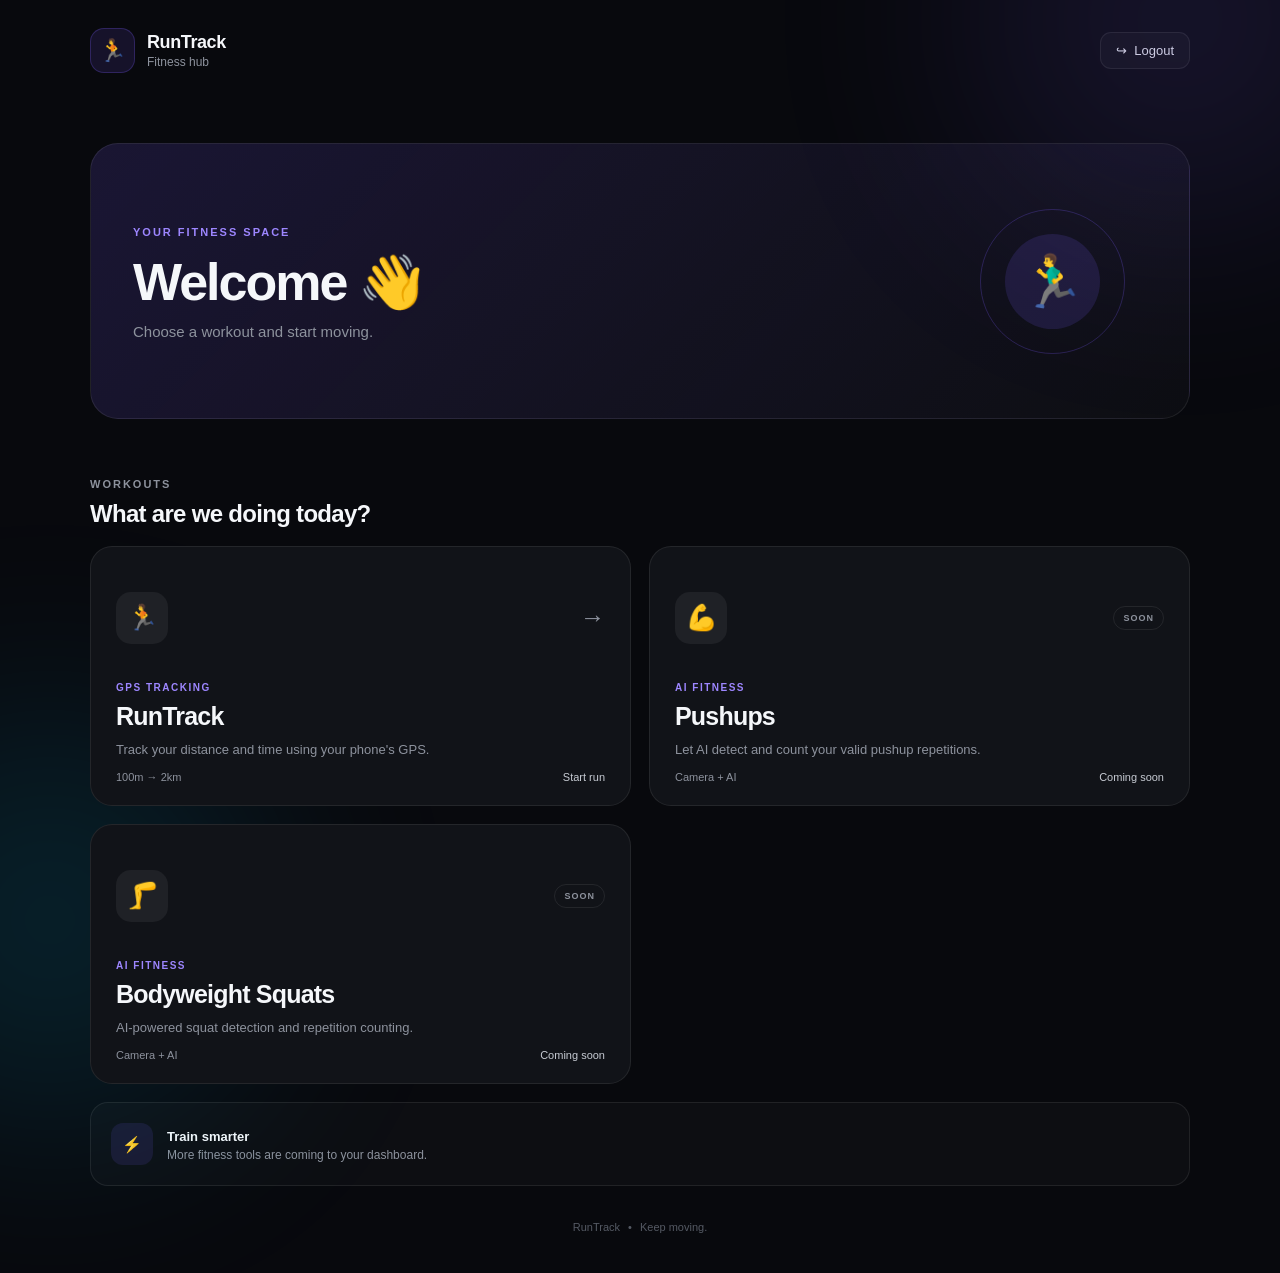
==== notes-frontend/menu.html @ fc93e750 "02" ====
<!DOCTYPE html>
<html lang="en">

<head>
    <meta charset="UTF-8">
    <meta name="viewport" content="width=device-width, initial-scale=1.0">

    <title>RunTrack | Home</title>

    <link rel="stylesheet" href="css/menu.css">
</head>

<body>

    <div class="background-glow glow-one"></div>
    <div class="background-glow glow-two"></div>

    <main class="app">

        <!-- HEADER -->

        <header class="topbar">

            <div class="brand">
                <div class="brand-icon">
                    🏃
                </div>

                <div>
                    <h1>RunTrack</h1>
                    <span>Fitness hub</span>
                </div>
            </div>

            <button class="logout-btn" id="logoutBtn">
                <span>↪</span>
                Logout
            </button>

        </header>


        <!-- WELCOME -->

        <section class="welcome">

            <div class="welcome-text">

                <span class="eyebrow">
                    YOUR FITNESS SPACE
                </span>

                <h2 id="welcomeMessage">
                    Welcome 👋
                </h2>

                <p>
                    Choose a workout and start moving.
                </p>

            </div>

            <div class="welcome-visual">
                <div class="pulse-ring"></div>
                <div class="runner">
                    🏃‍♂️
                </div>
            </div>

        </section>


        <!-- WORKOUTS -->

        <section class="workouts">

            <div class="section-title">
                <span>WORKOUTS</span>
                <h3>What are we doing today?</h3>
            </div>


            <!-- RUNTRACK -->

            <button class="workout-card run-card" id="runTrackBtn">

                <div class="card-top">

                    <div class="workout-icon">
                        🏃
                    </div>

                    <span class="arrow">
                        →
                    </span>

                </div>

                <div class="card-content">

                    <span class="card-label">
                        GPS TRACKING
                    </span>

                    <h4>RunTrack</h4>

                    <p>
                        Track your distance and time
                        using your phone's GPS.
                    </p>

                </div>

                <div class="card-footer">
                    <span>100m → 2km</span>
                    <span>Start run</span>
                </div>

            </button>


            <!-- PUSHUPS -->

            <button class="workout-card pushup-card" id="pushupBtn">

                <div class="card-top">

                    <div class="workout-icon">
                        💪
                    </div>

                    <span class="coming-soon">
                        SOON
                    </span>

                </div>

                <div class="card-content">

                    <span class="card-label">
                        AI FITNESS
                    </span>

                    <h4>Pushups</h4>

                    <p>
                        Let AI detect and count
                        your valid pushup repetitions.
                    </p>

                </div>

                <div class="card-footer">
                    <span>Camera + AI</span>
                    <span>Coming soon</span>
                </div>

            </button>


            <!-- SQUATS -->

            <button class="workout-card squat-card" id="squatBtn">

                <div class="card-top">

                    <div class="workout-icon">
                        🦵
                    </div>

                    <span class="coming-soon">
                        SOON
                    </span>

                </div>

                <div class="card-content">

                    <span class="card-label">
                        AI FITNESS
                    </span>

                    <h4>Bodyweight Squats</h4>

                    <p>
                        AI-powered squat detection
                        and repetition counting.
                    </p>

                </div>

                <div class="card-footer">
                    <span>Camera + AI</span>
                    <span>Coming soon</span>
                </div>

            </button>

        </section>


        <!-- BOTTOM INFO -->

        <section class="info-card">

            <div class="info-icon">
                ⚡
            </div>

            <div>
                <strong>Train smarter</strong>

                <p>
                    More fitness tools are coming to your dashboard.
                </p>
            </div>

        </section>


        <footer>
            <span>RunTrack</span>
            <span>•</span>
            <span>Keep moving.</span>
        </footer>

    </main>

    <script src="js/menu.js"></script>

</body>

</html>
---- notes-frontend/css/menu.css ----
* {
    margin: 0;
    padding: 0;
    box-sizing: border-box;
}

:root {
    --bg: #08090d;
    --card: #111318;
    --card-hover: #171a21;
    --text: #f5f7fa;
    --muted: #8d929d;
    --border: rgba(255, 255, 255, 0.08);
    --accent: #7c5cff;
    --accent-light: #9d86ff;
}

body {
    min-height: 100vh;
    background: var(--bg);
    color: var(--text);
    font-family:
        Inter,
        -apple-system,
        BlinkMacSystemFont,
        "Segoe UI",
        sans-serif;

    overflow-x: hidden;
}


/* =========================
   BACKGROUND
========================= */

.background-glow {
    position: fixed;
    width: 400px;
    height: 400px;
    border-radius: 50%;
    filter: blur(120px);
    pointer-events: none;
    opacity: 0.14;
}

.glow-one {
    background: #7c5cff;
    top: -180px;
    right: -100px;
}

.glow-two {
    background: #00c6ff;
    bottom: -220px;
    left: -150px;
}


/* =========================
   MAIN APP
========================= */

.app {
    width: min(1100px, 92%);
    margin: auto;
    padding: 28px 0 40px;
}


/* =========================
   TOPBAR
========================= */

.topbar {
    display: flex;
    align-items: center;
    justify-content: space-between;
}

.brand {
    display: flex;
    align-items: center;
    gap: 12px;
}

.brand-icon {
    width: 45px;
    height: 45px;

    display: grid;
    place-items: center;

    background: rgba(124, 92, 255, 0.12);
    border: 1px solid rgba(124, 92, 255, 0.25);

    border-radius: 14px;

    font-size: 22px;
}

.brand h1 {
    font-size: 18px;
    letter-spacing: -0.4px;
}

.brand span {
    display: block;
    margin-top: 2px;

    color: var(--muted);
    font-size: 12px;
}


/* =========================
   LOGOUT
========================= */

.logout-btn {
    border: 1px solid var(--border);
    background: rgba(255, 255, 255, 0.03);

    color: #d7dae0;

    padding: 10px 15px;

    border-radius: 11px;

    cursor: pointer;

    font-size: 13px;

    display: flex;
    align-items: center;
    gap: 7px;

    transition: 0.2s ease;
}

.logout-btn:hover {
    background: rgba(255, 255, 255, 0.08);
    transform: translateY(-1px);
}


/* =========================
   WELCOME
========================= */

.welcome {
    margin-top: 70px;

    min-height: 230px;

    display: flex;
    align-items: center;
    justify-content: space-between;

    padding: 42px;

    border-radius: 28px;

    background:
        linear-gradient(
            135deg,
            rgba(124, 92, 255, 0.16),
            rgba(255, 255, 255, 0.025)
        );

    border: 1px solid var(--border);

    overflow: hidden;
}

.eyebrow {
    color: var(--accent-light);

    font-size: 11px;
    font-weight: 700;

    letter-spacing: 2px;
}

.welcome h2 {
    margin-top: 12px;

    font-size: clamp(32px, 5vw, 52px);

    letter-spacing: -2px;
}

.welcome p {
    margin-top: 10px;

    color: var(--muted);

    font-size: 15px;
}


/* =========================
   WELCOME VISUAL
========================= */

.welcome-visual {
    position: relative;

    width: 190px;
    height: 190px;

    display: grid;
    place-items: center;
}

.runner {
    position: relative;
    z-index: 2;

    width: 95px;
    height: 95px;

    display: grid;
    place-items: center;

    border-radius: 50%;

    background: rgba(124, 92, 255, 0.15);

    font-size: 52px;

    animation: float 3s ease-in-out infinite;
}

.pulse-ring {
    position: absolute;

    width: 145px;
    height: 145px;

    border-radius: 50%;

    border: 1px solid rgba(124, 92, 255, 0.25);

    animation: pulse 2.5s infinite;
}

@keyframes pulse {

    0% {
        transform: scale(0.8);
        opacity: 0.8;
    }

    100% {
        transform: scale(1.2);
        opacity: 0;
    }
}

@keyframes float {

    0%,
    100% {
        transform: translateY(0);
    }

    50% {
        transform: translateY(-8px);
    }
}


/* =========================
   WORKOUT SECTION
========================= */

.workouts {
    margin-top: 55px;
}

.section-title span {
    color: var(--muted);

    font-size: 11px;
    font-weight: 700;

    letter-spacing: 2px;
}

.section-title h3 {
    margin-top: 8px;

    font-size: 24px;

    letter-spacing: -0.7px;
}


/* =========================
   CARDS
========================= */

.workouts {
    display: grid;

    grid-template-columns: repeat(2, 1fr);

    gap: 18px;
}

.section-title {
    grid-column: 1 / -1;
}

.workout-card {
    text-align: left;

    min-height: 260px;

    padding: 25px;

    border-radius: 22px;

    border: 1px solid var(--border);

    background: var(--card);

    color: var(--text);

    cursor: pointer;

    position: relative;

    overflow: hidden;

    transition:
        transform 0.25s ease,
        background 0.25s ease,
        border-color 0.25s ease;
}

.workout-card:hover {
    transform: translateY(-5px);

    background: var(--card-hover);

    border-color: rgba(255, 255, 255, 0.15);
}

.workout-card:active {
    transform: scale(0.98);
}


/* =========================
   CARD TOP
========================= */

.card-top {
    display: flex;
    align-items: center;
    justify-content: space-between;
}

.workout-icon {
    width: 52px;
    height: 52px;

    display: grid;
    place-items: center;

    border-radius: 15px;

    background: rgba(255, 255, 255, 0.06);

    font-size: 25px;
}

.arrow {
    font-size: 25px;
    color: var(--muted);

    transition: 0.2s ease;
}

.run-card:hover .arrow {
    transform: translateX(5px);
    color: white;
}


/* =========================
   CARD CONTENT
========================= */

.card-content {
    margin-top: 35px;
}

.card-label {
    font-size: 10px;

    font-weight: 700;

    letter-spacing: 1.5px;

    color: var(--accent-light);
}

.card-content h4 {
    margin-top: 8px;

    font-size: 25px;

    letter-spacing: -0.8px;
}

.card-content p {
    margin-top: 9px;

    max-width: 420px;

    color: var(--muted);

    font-size: 13px;

    line-height: 1.6;
}


/* =========================
   CARD FOOTER
========================= */

.card-footer {
    position: absolute;

    left: 25px;
    right: 25px;
    bottom: 22px;

    display: flex;
    justify-content: space-between;

    color: var(--muted);

    font-size: 11px;
}

.card-footer span:last-child {
    color: #c7cbd3;
}


/* =========================
   COMING SOON
========================= */

.coming-soon {
    font-size: 9px;

    font-weight: 700;

    letter-spacing: 1px;

    color: var(--muted);

    border: 1px solid var(--border);

    padding: 6px 9px;

    border-radius: 20px;
}


/* =========================
   INFO
========================= */

.info-card {
    margin-top: 18px;

    padding: 20px;

    display: flex;
    align-items: center;

    gap: 14px;

    border-radius: 18px;

    border: 1px solid var(--border);

    background: rgba(255, 255, 255, 0.025);
}

.info-icon {
    width: 42px;
    height: 42px;

    display: grid;
    place-items: center;

    border-radius: 12px;

    background: rgba(124, 92, 255, 0.12);
}

.info-card strong {
    font-size: 13px;
}

.info-card p {
    margin-top: 3px;

    color: var(--muted);

    font-size: 12px;
}


/* =========================
   FOOTER
========================= */

footer {
    margin-top: 35px;

    display: flex;
    justify-content: center;
    gap: 8px;

    color: #555a64;

    font-size: 11px;
}


/* =========================
   MOBILE
========================= */

@media (max-width: 700px) {

    .app {
        width: 90%;
        padding-top: 20px;
    }

    .welcome {
        margin-top: 45px;

        padding: 28px;

        min-height: 220px;
    }

    .welcome-visual {
        display: none;
    }

    .welcome h2 {
        font-size: 36px;
    }

    .workouts {
        grid-template-columns: 1fr;
    }

    .workout-card {
        min-height: 240px;
    }

}

@media (max-width: 420px) {

    .brand h1 {
        font-size: 16px;
    }

    .logout-btn {
        padding: 9px 11px;
    }

    .welcome {
        padding: 25px;
        border-radius: 22px;
    }

    .welcome h2 {
        font-size: 32px;
    }

    .section-title h3 {
        font-size: 21px;
    }

    .workout-card {
        padding: 21px;
    }

}
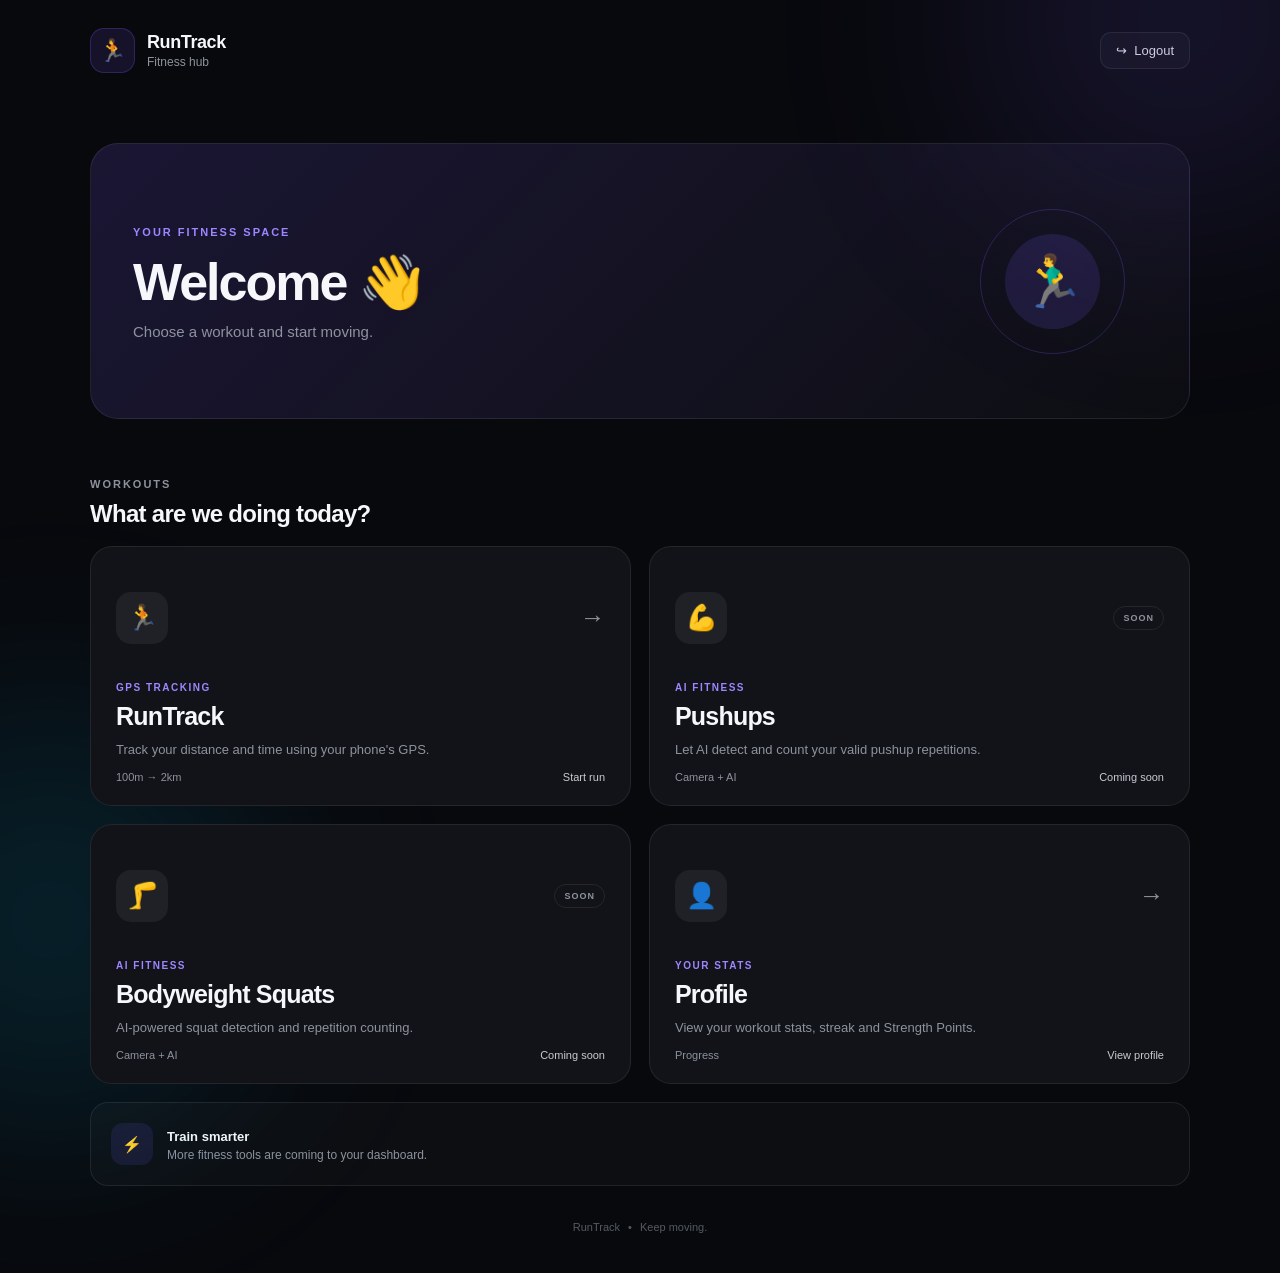
==== commit 140f2008: "07" ====
--- a/notes-frontend/menu.html
+++ b/notes-frontend/menu.html
@@ -195,6 +195,43 @@
                 </div>
 
             </button>
+             <!-- PROFILE -->
+
+    <button class="workout-card profile-card" id="profileBtn">
+
+        <div class="card-top">
+
+            <div class="workout-icon">
+                👤
+            </div>
+
+            <span class="arrow">
+                →
+            </span>
+
+        </div>
+
+        <div class="card-content">
+
+            <span class="card-label">
+                YOUR STATS
+            </span>
+
+            <h4>Profile</h4>
+
+            <p>
+                View your workout stats,
+                streak and Strength Points.
+            </p>
+
+        </div>
+
+        <div class="card-footer">
+            <span>Progress</span>
+            <span>View profile</span>
+        </div>
+
+    </button>   
 
         </section>
 
